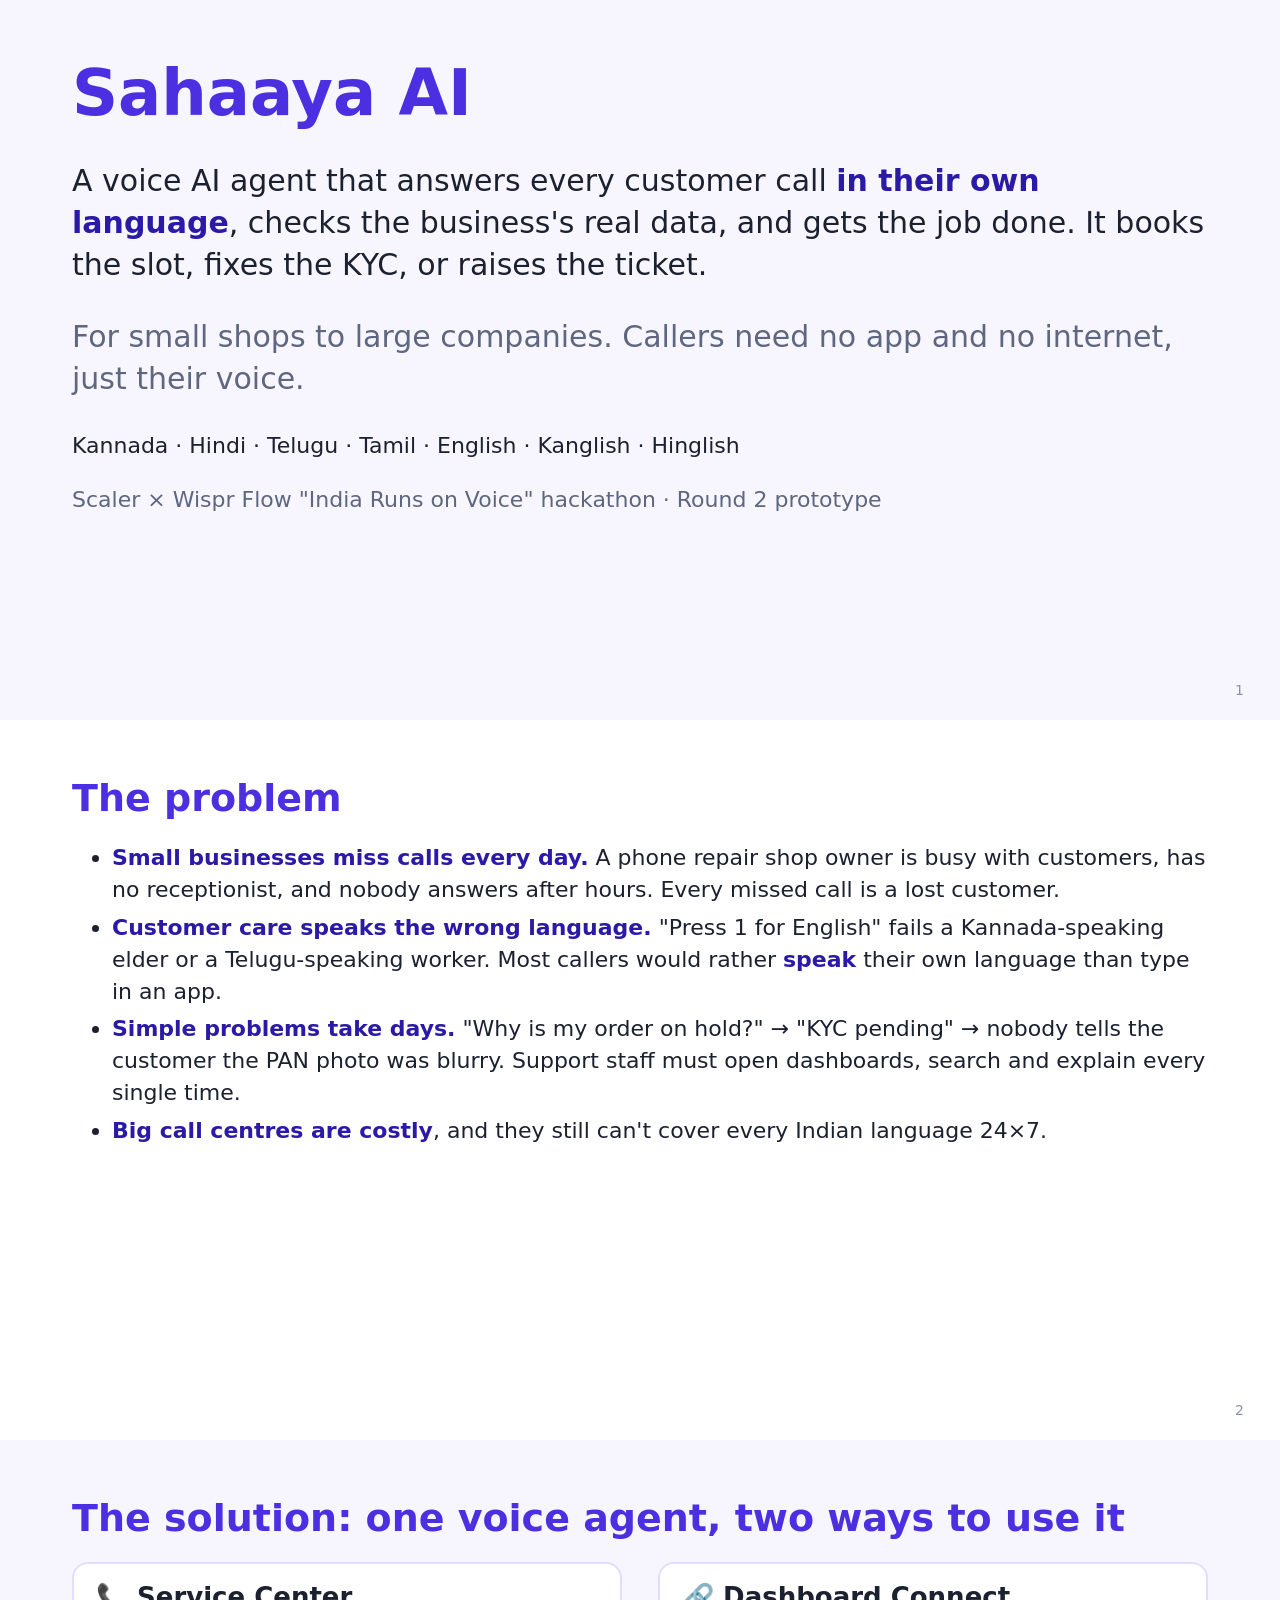
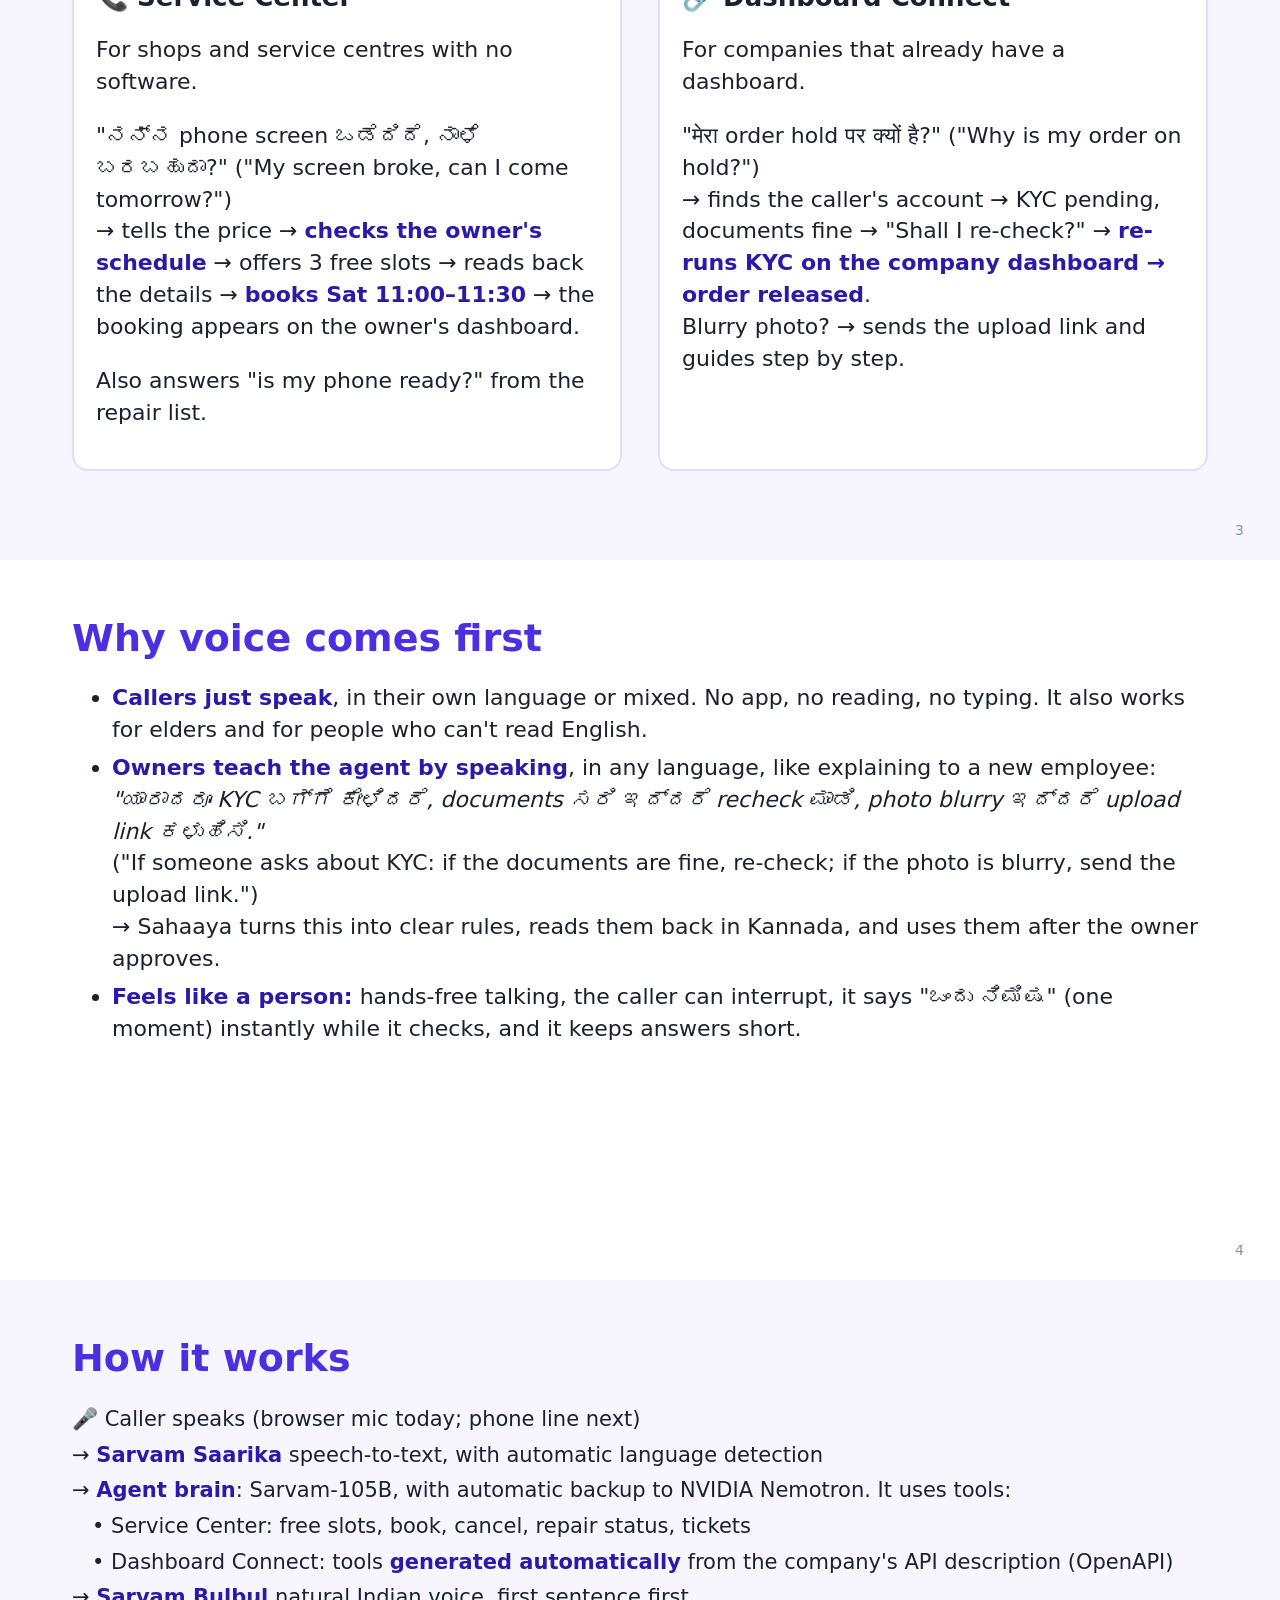
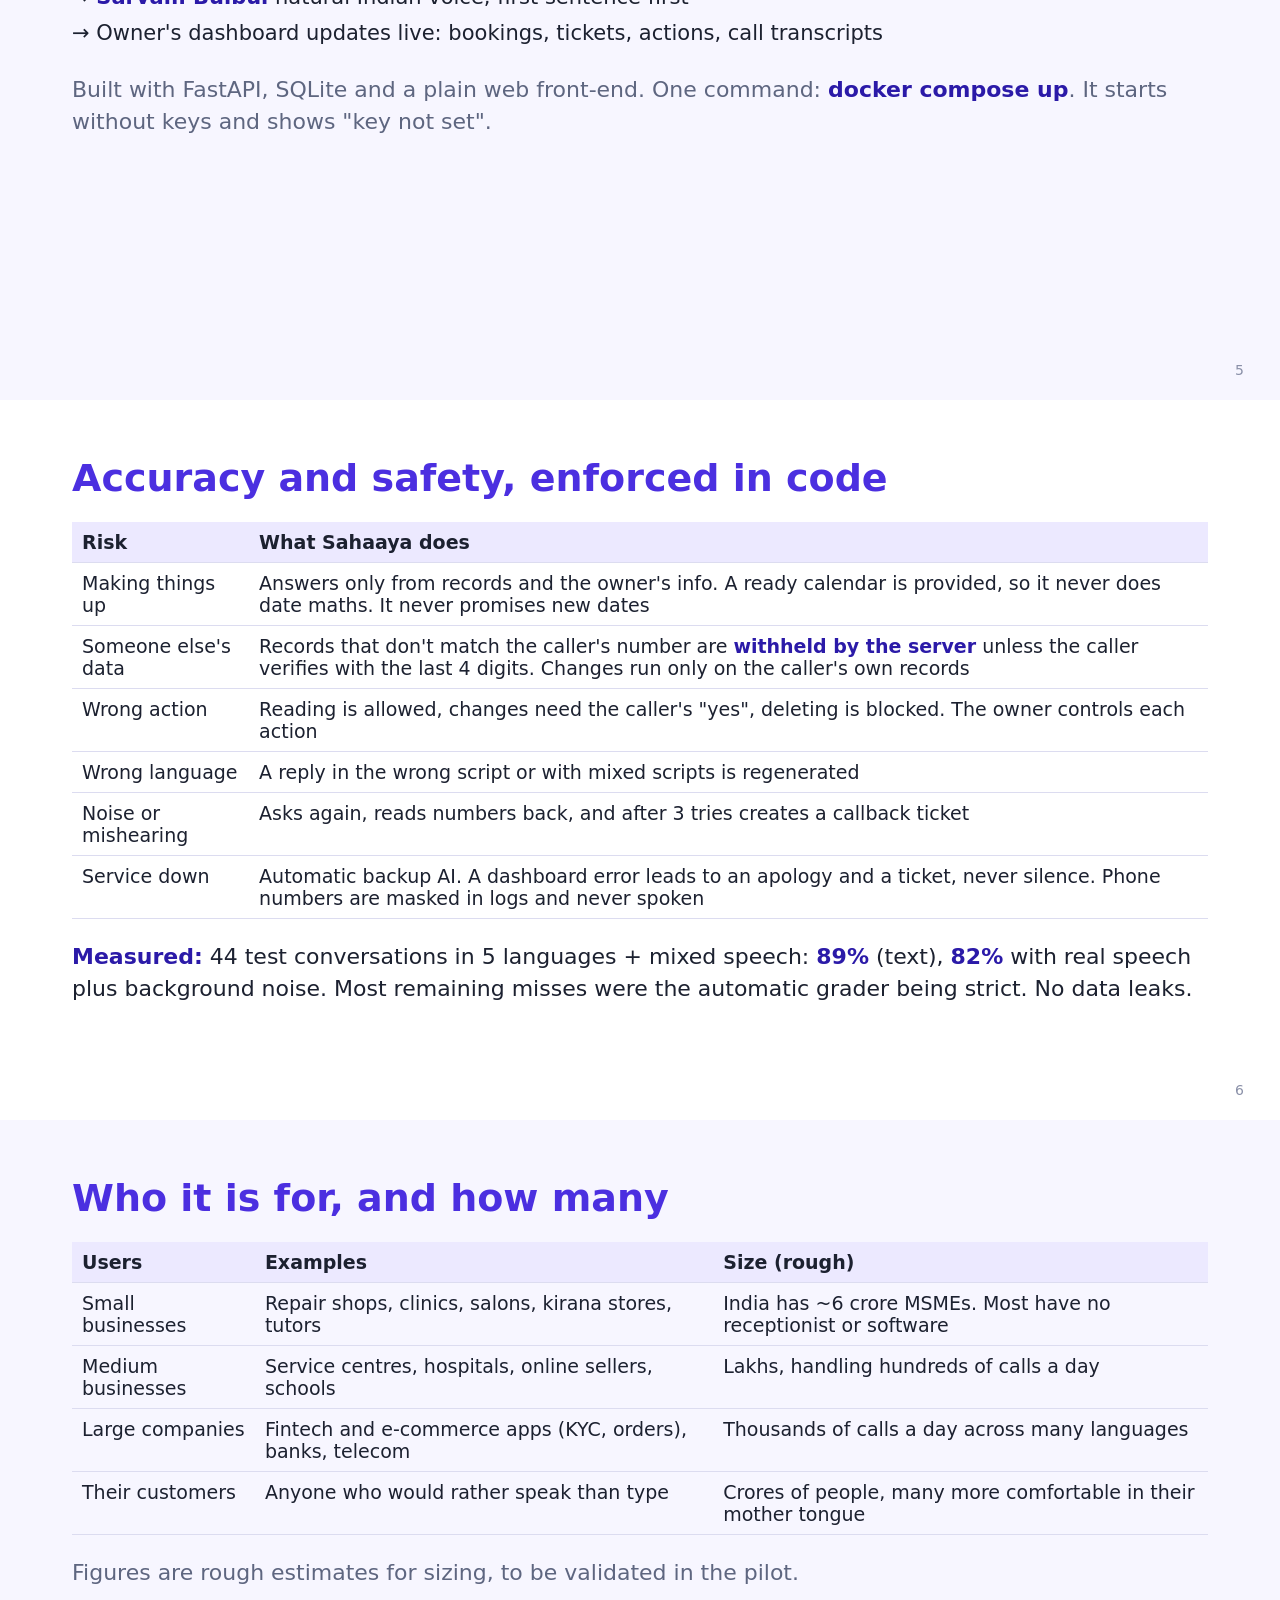
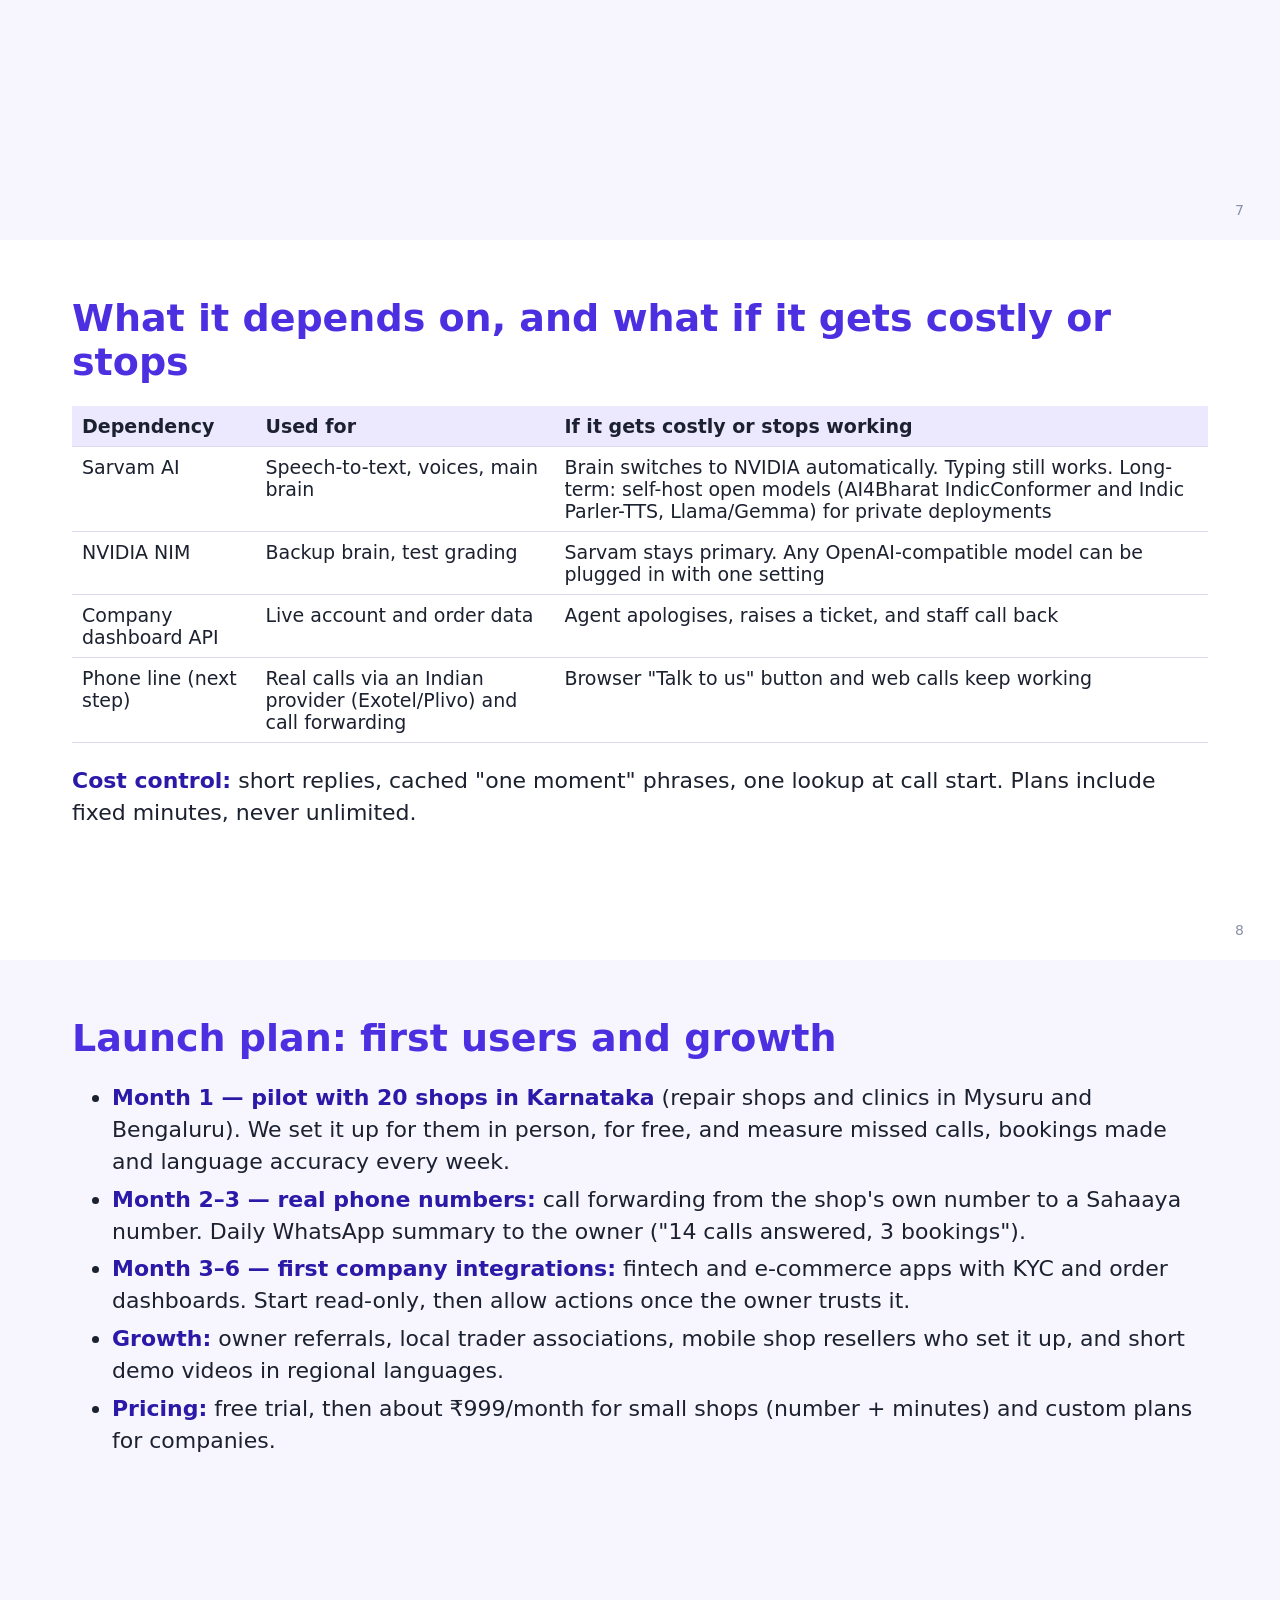
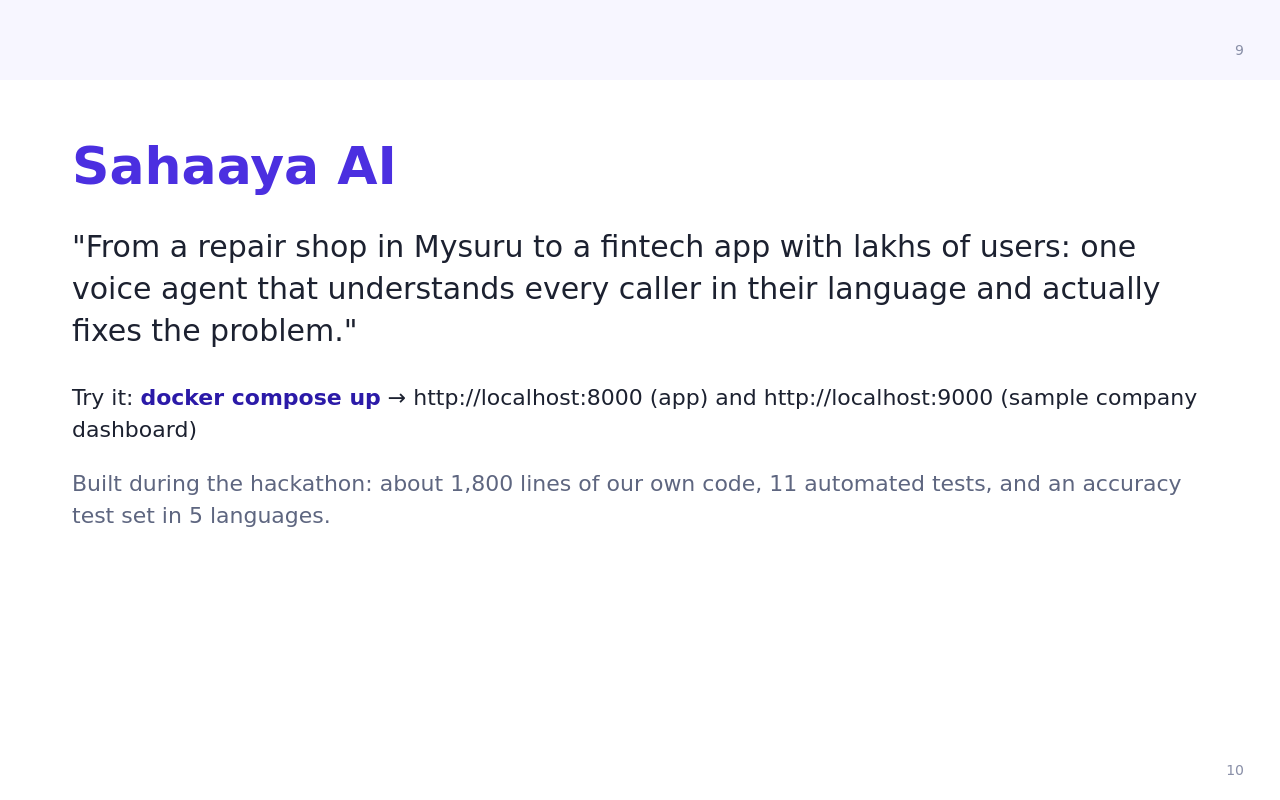
==== docs/deck.html @ 087dca47 "Add Sahaaya AI: multilingual voice agent (Service Center + Dashboard Connect) - Voice agent in Kanna" ====
<!doctype html><html><head><meta charset="utf-8"><title>Sahaaya AI – Pitch Deck</title>
<style>
@page{size:1280px 720px;margin:0}
body{margin:0;font-family:"Noto Sans","Noto Sans Kannada","Noto Sans Devanagari",system-ui,sans-serif;color:#1c2130}
.s{width:1280px;height:720px;box-sizing:border-box;padding:56px 72px;page-break-after:always;position:relative;background:#fff}
.s:nth-child(odd){background:#f7f6ff}
h1{font-size:64px;margin:0 0 10px;color:#4b2fe0}h2{font-size:38px;margin:0 0 22px;color:#4b2fe0}
p,li{font-size:22px;line-height:1.45}li{margin:6px 0}
.big{font-size:30px;line-height:1.4}.muted{color:#5e6680}
table{border-collapse:collapse;width:100%;font-size:19px}td,th{border-bottom:1px solid #dcdcf0;padding:9px 10px;text-align:left;vertical-align:top}
th{background:#ece9ff}
.two{display:grid;grid-template-columns:1fr 1fr;gap:36px}
.box{background:#fff;border:2px solid #e2ddff;border-radius:16px;padding:18px 22px}
.n{position:absolute;bottom:22px;right:36px;font-size:14px;color:#8a90a8}
.flow{font-size:21px;line-height:1.7}
b{color:#2b1aa8}
</style></head><body>

<div class="s"><h1>Sahaaya AI</h1>
<p class="big">A voice AI agent that answers every customer call <b>in their own language</b>, checks the business's
real data, and gets the job done. It books the slot, fixes the KYC, or raises the ticket.</p>
<p class="big muted">For small shops to large companies. Callers need no app and no internet, just their voice.</p>
<p>Kannada · Hindi · Telugu · Tamil · English · Kanglish · Hinglish</p>
<p class="muted">Scaler × Wispr Flow "India Runs on Voice" hackathon · Round 2 prototype</p><div class="n">1</div></div>

<div class="s"><h2>The problem</h2>
<ul>
<li><b>Small businesses miss calls every day.</b> A phone repair shop owner is busy with customers, has no receptionist,
and nobody answers after hours. Every missed call is a lost customer.</li>
<li><b>Customer care speaks the wrong language.</b> "Press 1 for English" fails a Kannada-speaking elder or a Telugu-speaking
worker. Most callers would rather <b>speak</b> their own language than type in an app.</li>
<li><b>Simple problems take days.</b> "Why is my order on hold?" → "KYC pending" → nobody tells the customer the PAN photo
was blurry. Support staff must open dashboards, search and explain every single time.</li>
<li><b>Big call centres are costly</b>, and they still can't cover every Indian language 24×7.</li>
</ul><div class="n">2</div></div>

<div class="s"><h2>The solution: one voice agent, two ways to use it</h2>
<div class="two">
<div class="box"><h3 style="font-size:26px;margin:0 0 8px">📞 Service Center</h3>
<p>For shops and service centres with no software.</p>
<p>"ನನ್ನ phone screen ಒಡೆದಿದೆ, ನಾಳೆ ಬರಬಹುದಾ?" ("My screen broke, can I come tomorrow?")<br>→ tells the price → <b>checks the owner's schedule</b> → offers 3 free slots → reads back the details → <b>books Sat 11:00–11:30</b>
→ the booking appears on the owner's dashboard.</p>
<p>Also answers "is my phone ready?" from the repair list.</p></div>
<div class="box"><h3 style="font-size:26px;margin:0 0 8px">🔗 Dashboard Connect</h3>
<p>For companies that already have a dashboard.</p>
<p>"मेरा order hold पर क्यों है?" ("Why is my order on hold?")<br>→ finds the caller's account → KYC pending, documents fine → "Shall I re-check?" → <b>re-runs KYC on the company
dashboard → order released</b>.<br>Blurry photo? → sends the upload link and guides step by step.</p></div>
</div><div class="n">3</div></div>

<div class="s"><h2>Why voice comes first</h2>
<ul>
<li><b>Callers just speak</b>, in their own language or mixed. No app, no reading, no typing. It also works for elders and for people
who can't read English.</li>
<li><b>Owners teach the agent by speaking</b>, in any language, like explaining to a new employee:<br>
<i>"ಯಾರಾದರೂ KYC ಬಗ್ಗೆ ಕೇಳಿದರೆ, documents ಸರಿ ಇದ್ದರೆ recheck ಮಾಡಿ, photo blurry ಇದ್ದರೆ upload link ಕಳುಹಿಸಿ."</i><br>
("If someone asks about KYC: if the documents are fine, re-check; if the photo is blurry, send the upload link.")<br>
→ Sahaaya turns this into clear rules, reads them back in Kannada, and uses them after the owner approves.</li>
<li><b>Feels like a person:</b> hands-free talking, the caller can interrupt, it says "ಒಂದು ನಿಮಿಷ" (one moment) instantly while it checks,
and it keeps answers short.</li>
</ul><div class="n">4</div></div>

<div class="s"><h2>How it works</h2>
<div class="flow">
🎤 Caller speaks (browser mic today; phone line next)<br>
→ <b>Sarvam Saarika</b> speech-to-text, with automatic language detection<br>
→ <b>Agent brain</b>: Sarvam-105B, with automatic backup to NVIDIA Nemotron. It uses tools:<br>
&nbsp;&nbsp;&nbsp;• Service Center: free slots, book, cancel, repair status, tickets<br>
&nbsp;&nbsp;&nbsp;• Dashboard Connect: tools <b>generated automatically</b> from the company's API description (OpenAPI)<br>
→ <b>Sarvam Bulbul</b> natural Indian voice, first sentence first<br>
→ Owner's dashboard updates live: bookings, tickets, actions, call transcripts
</div>
<p class="muted">Built with FastAPI, SQLite and a plain web front-end. One command: <b>docker compose up</b>. It starts without keys and shows "key not set".</p><div class="n">5</div></div>

<div class="s"><h2>Accuracy and safety, enforced in code</h2>
<table><tr><th>Risk</th><th>What Sahaaya does</th></tr>
<tr><td>Making things up</td><td>Answers only from records and the owner's info. A ready calendar is provided, so it never does date maths. It never promises new dates</td></tr>
<tr><td>Someone else's data</td><td>Records that don't match the caller's number are <b>withheld by the server</b> unless the caller verifies with the last 4 digits. Changes run only on the caller's own records</td></tr>
<tr><td>Wrong action</td><td>Reading is allowed, changes need the caller's "yes", deleting is blocked. The owner controls each action</td></tr>
<tr><td>Wrong language</td><td>A reply in the wrong script or with mixed scripts is regenerated</td></tr>
<tr><td>Noise or mishearing</td><td>Asks again, reads numbers back, and after 3 tries creates a callback ticket</td></tr>
<tr><td>Service down</td><td>Automatic backup AI. A dashboard error leads to an apology and a ticket, never silence. Phone numbers are masked in logs and never spoken</td></tr>
</table>
<p><b>Measured:</b> 44 test conversations in 5 languages + mixed speech: <b>89%</b> (text), <b>82%</b> with real speech plus background noise.
Most remaining misses were the automatic grader being strict. No data leaks.</p><div class="n">6</div></div>

<div class="s"><h2>Who it is for, and how many</h2>
<table><tr><th>Users</th><th>Examples</th><th>Size (rough)</th></tr>
<tr><td>Small businesses</td><td>Repair shops, clinics, salons, kirana stores, tutors</td><td>India has ~6 crore MSMEs. Most have no receptionist or software</td></tr>
<tr><td>Medium businesses</td><td>Service centres, hospitals, online sellers, schools</td><td>Lakhs, handling hundreds of calls a day</td></tr>
<tr><td>Large companies</td><td>Fintech and e-commerce apps (KYC, orders), banks, telecom</td><td>Thousands of calls a day across many languages</td></tr>
<tr><td>Their customers</td><td>Anyone who would rather speak than type</td><td>Crores of people, many more comfortable in their mother tongue</td></tr>
</table>
<p class="muted">Figures are rough estimates for sizing, to be validated in the pilot.</p><div class="n">7</div></div>

<div class="s"><h2>What it depends on, and what if it gets costly or stops</h2>
<table><tr><th>Dependency</th><th>Used for</th><th>If it gets costly or stops working</th></tr>
<tr><td>Sarvam AI</td><td>Speech-to-text, voices, main brain</td><td>Brain switches to NVIDIA automatically. Typing still works. Long-term: self-host open models (AI4Bharat IndicConformer and Indic Parler-TTS, Llama/Gemma) for private deployments</td></tr>
<tr><td>NVIDIA NIM</td><td>Backup brain, test grading</td><td>Sarvam stays primary. Any OpenAI-compatible model can be plugged in with one setting</td></tr>
<tr><td>Company dashboard API</td><td>Live account and order data</td><td>Agent apologises, raises a ticket, and staff call back</td></tr>
<tr><td>Phone line (next step)</td><td>Real calls via an Indian provider (Exotel/Plivo) and call forwarding</td><td>Browser "Talk to us" button and web calls keep working</td></tr>
</table>
<p><b>Cost control:</b> short replies, cached "one moment" phrases, one lookup at call start. Plans include fixed minutes, never unlimited.</p><div class="n">8</div></div>

<div class="s"><h2>Launch plan: first users and growth</h2>
<ul>
<li><b>Month 1 — pilot with 20 shops in Karnataka</b> (repair shops and clinics in Mysuru and Bengaluru). We set it up for them in person,
for free, and measure missed calls, bookings made and language accuracy every week.</li>
<li><b>Month 2–3 — real phone numbers:</b> call forwarding from the shop's own number to a Sahaaya number. Daily WhatsApp summary to the owner
("14 calls answered, 3 bookings").</li>
<li><b>Month 3–6 — first company integrations:</b> fintech and e-commerce apps with KYC and order dashboards. Start read-only, then allow
actions once the owner trusts it.</li>
<li><b>Growth:</b> owner referrals, local trader associations, mobile shop resellers who set it up, and short demo videos in regional languages.</li>
<li><b>Pricing:</b> free trial, then about ₹999/month for small shops (number + minutes) and custom plans for companies.</li>
</ul><div class="n">9</div></div>

<div class="s"><h1 style="font-size:52px">Sahaaya AI</h1>
<p class="big">"From a repair shop in Mysuru to a fintech app with lakhs of users: one voice agent that understands
every caller in their language and actually fixes the problem."</p>
<p>Try it: <b>docker compose up</b> → http://localhost:8000 (app) and http://localhost:9000 (sample company dashboard)</p>
<p class="muted">Built during the hackathon: about 1,800 lines of our own code, 11 automated tests, and an accuracy test set in 5 languages.</p><div class="n">10</div></div>
</body></html>
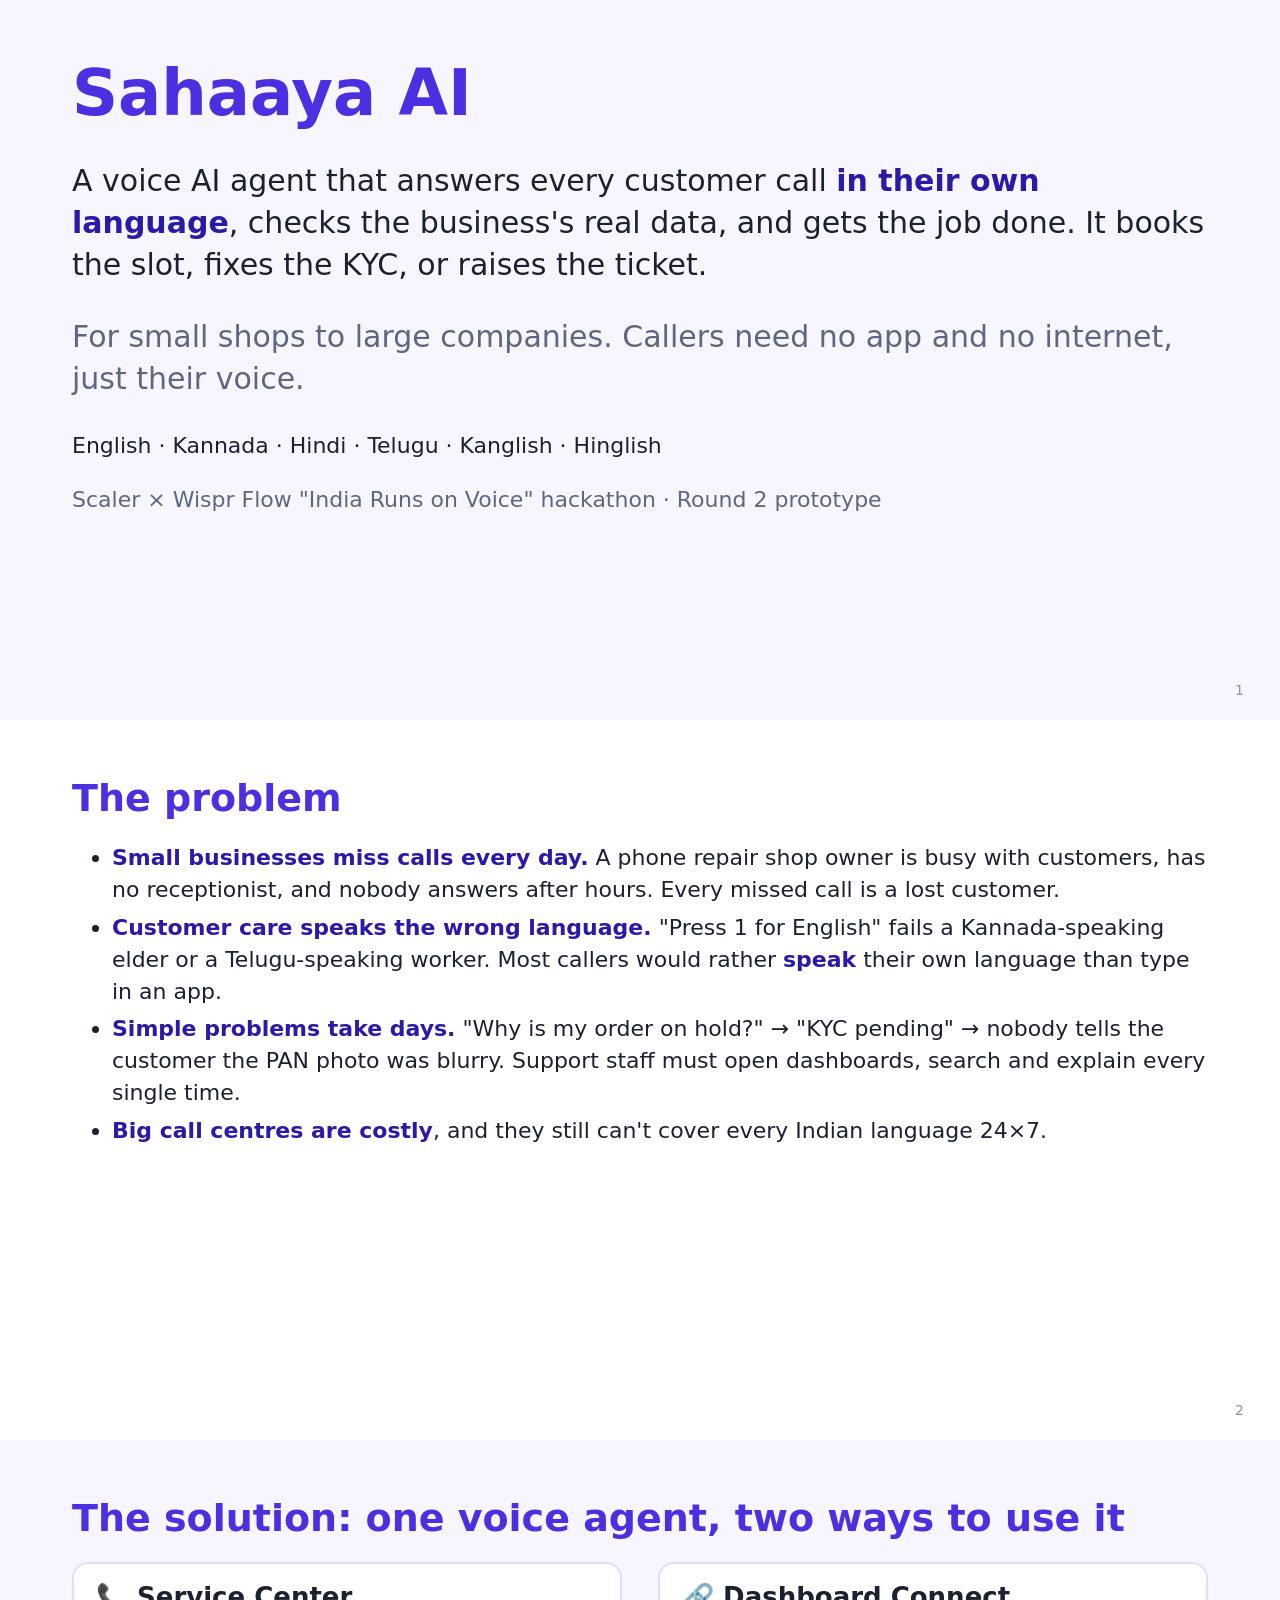
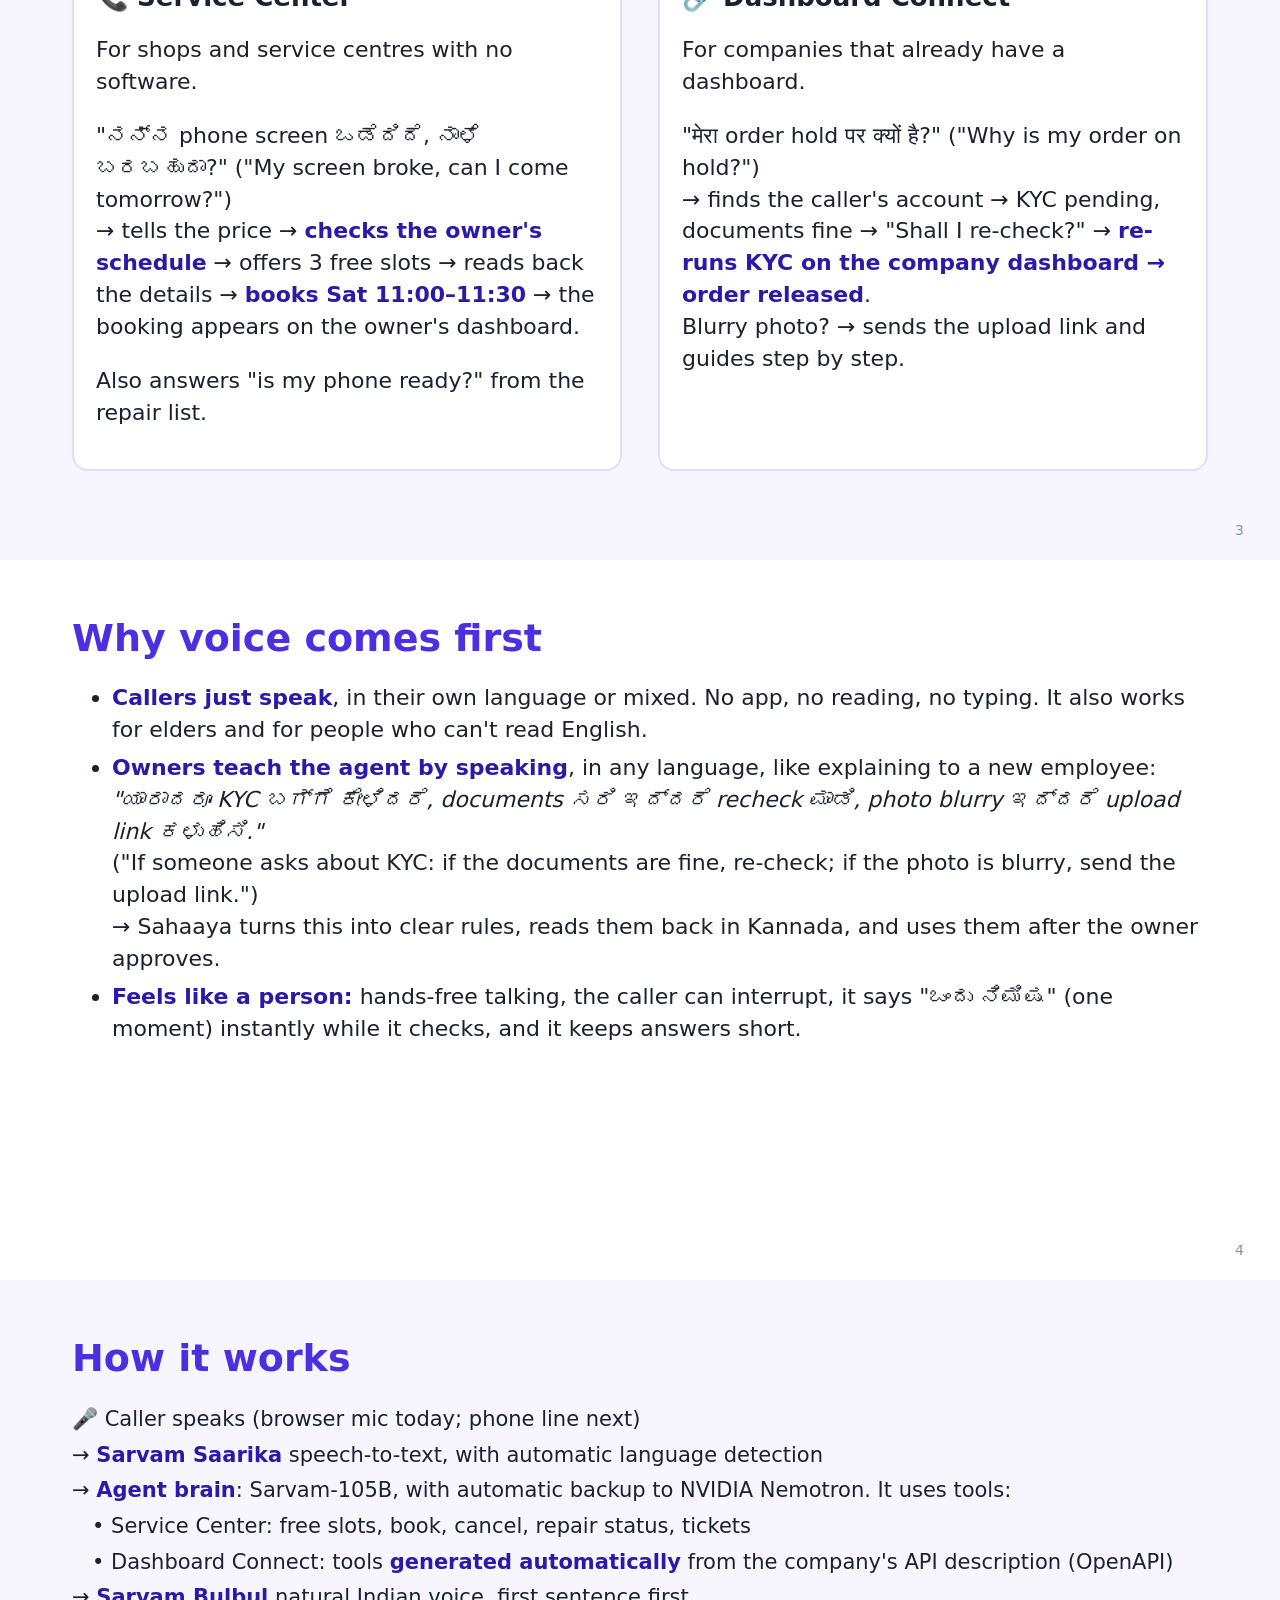
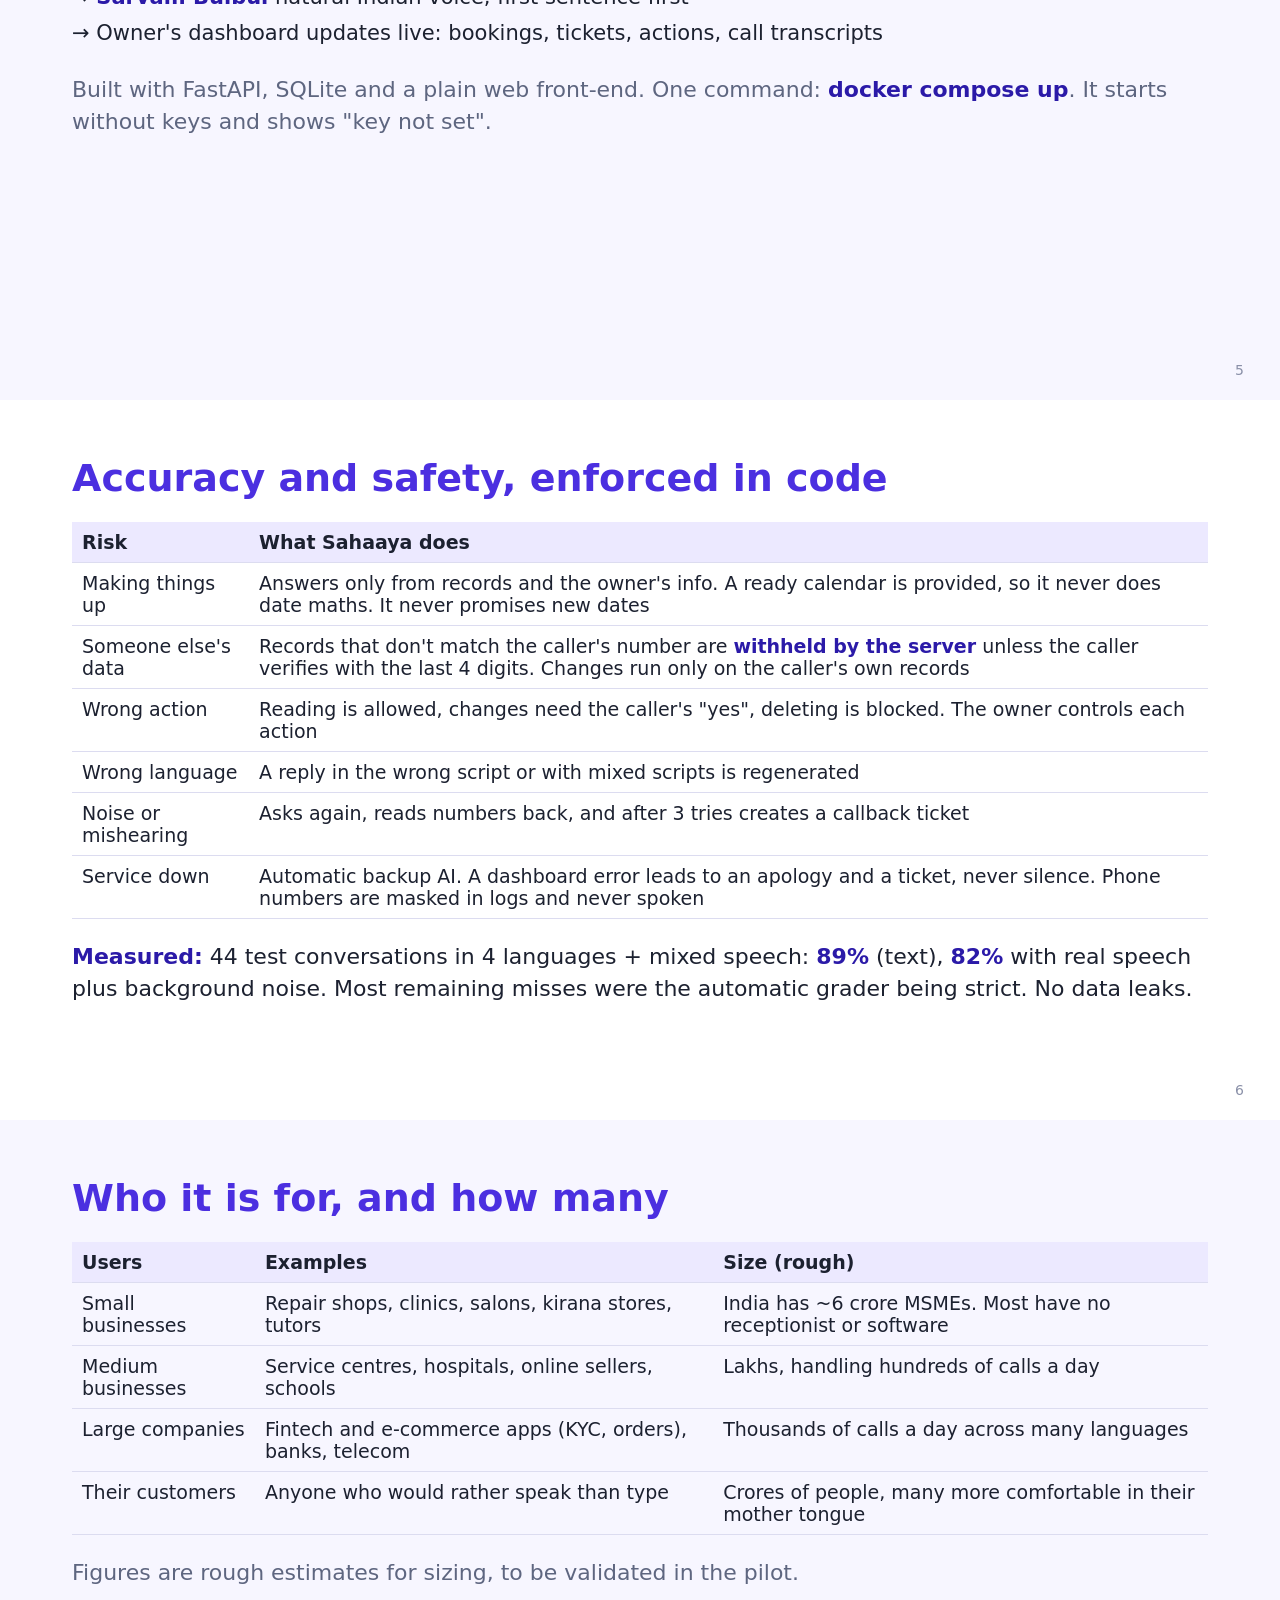
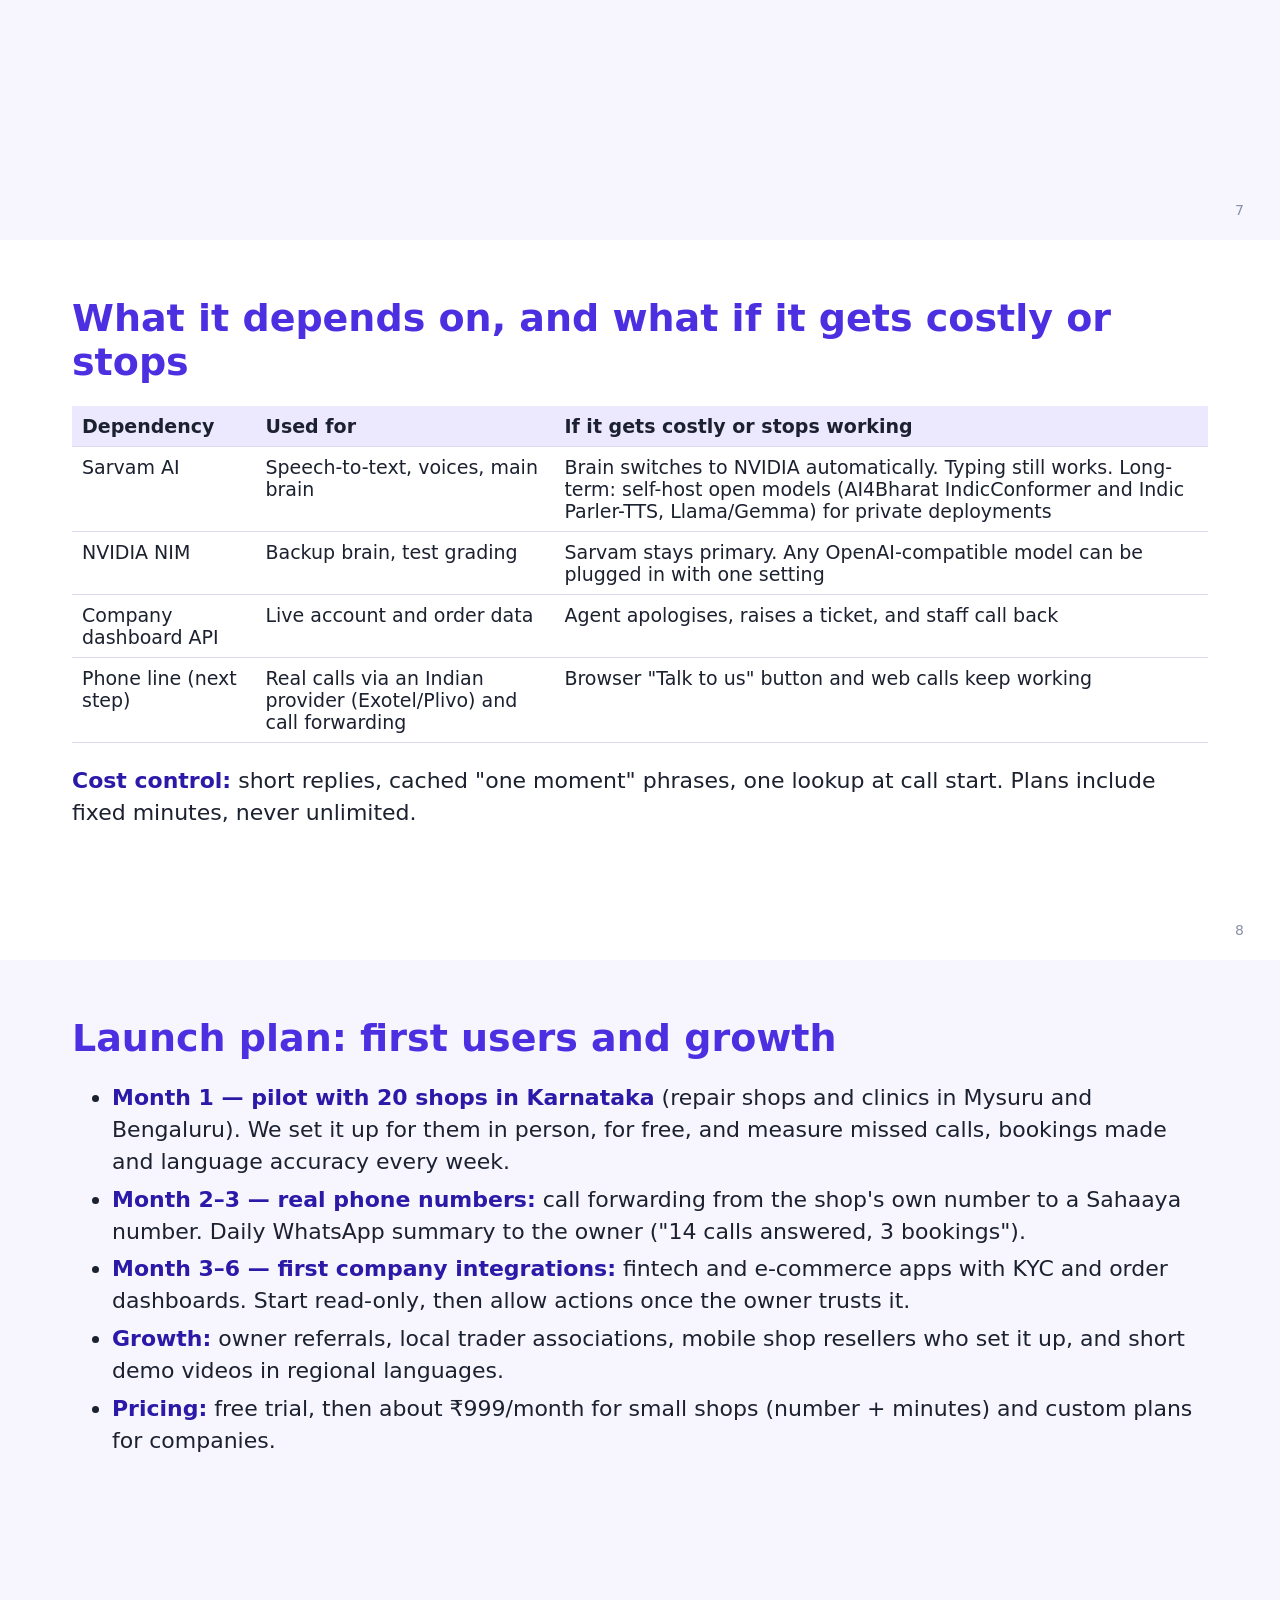
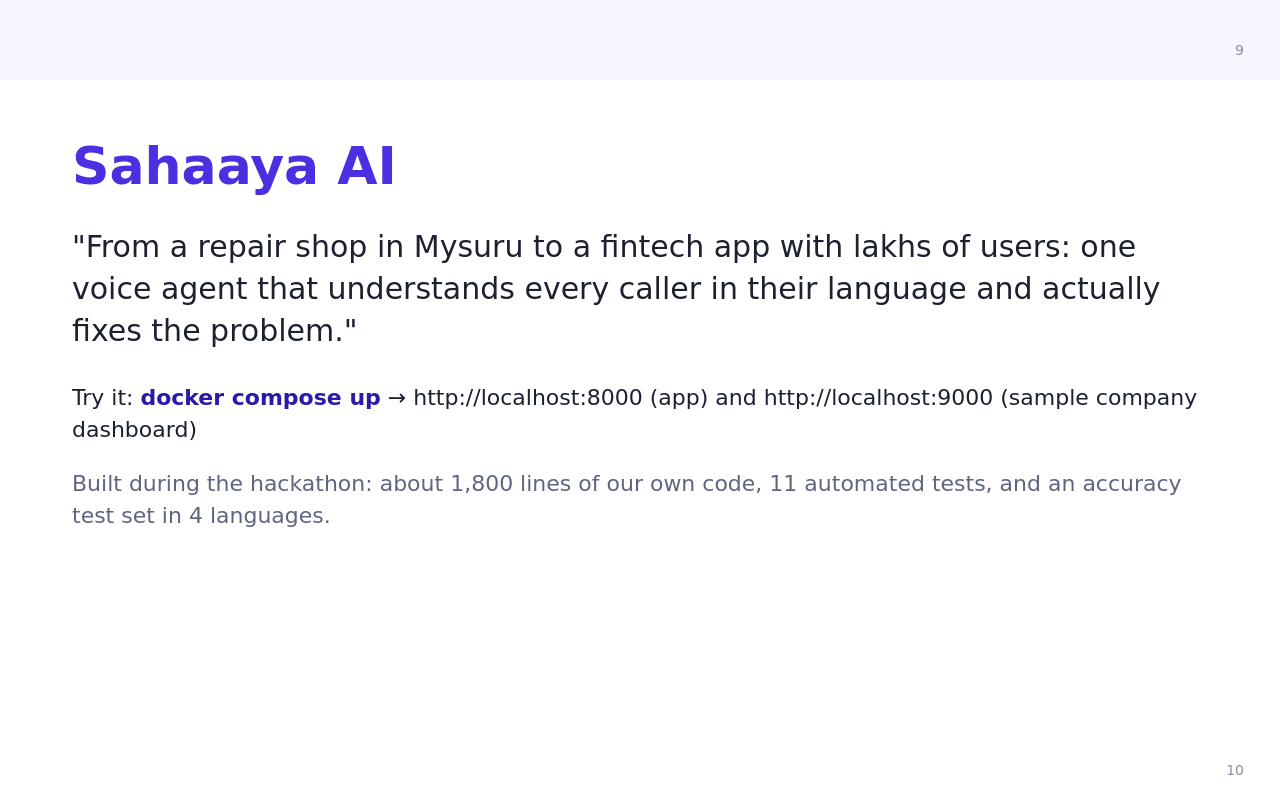
==== commit 2221eaf7: "Make Service Center and Dashboard Connect customisable for any business - Business templates (repair" ====
--- a/docs/deck.html
+++ b/docs/deck.html
@@ -20,7 +20,7 @@
 <p class="big">A voice AI agent that answers every customer call <b>in their own language</b>, checks the business's
 real data, and gets the job done. It books the slot, fixes the KYC, or raises the ticket.</p>
 <p class="big muted">For small shops to large companies. Callers need no app and no internet, just their voice.</p>
-<p>Kannada · Hindi · Telugu · Tamil · English · Kanglish · Hinglish</p>
+<p>English · Kannada · Hindi · Telugu · Kanglish · Hinglish</p>
 <p class="muted">Scaler × Wispr Flow "India Runs on Voice" hackathon · Round 2 prototype</p><div class="n">1</div></div>
 
 <div class="s"><h2>The problem</h2>
@@ -80,7 +80,7 @@
 <tr><td>Noise or mishearing</td><td>Asks again, reads numbers back, and after 3 tries creates a callback ticket</td></tr>
 <tr><td>Service down</td><td>Automatic backup AI. A dashboard error leads to an apology and a ticket, never silence. Phone numbers are masked in logs and never spoken</td></tr>
 </table>
-<p><b>Measured:</b> 44 test conversations in 5 languages + mixed speech: <b>89%</b> (text), <b>82%</b> with real speech plus background noise.
+<p><b>Measured:</b> 44 test conversations in 4 languages + mixed speech: <b>89%</b> (text), <b>82%</b> with real speech plus background noise.
 Most remaining misses were the automatic grader being strict. No data leaks.</p><div class="n">6</div></div>
 
 <div class="s"><h2>Who it is for, and how many</h2>
@@ -117,5 +117,5 @@
 <p class="big">"From a repair shop in Mysuru to a fintech app with lakhs of users: one voice agent that understands
 every caller in their language and actually fixes the problem."</p>
 <p>Try it: <b>docker compose up</b> → http://localhost:8000 (app) and http://localhost:9000 (sample company dashboard)</p>
-<p class="muted">Built during the hackathon: about 1,800 lines of our own code, 11 automated tests, and an accuracy test set in 5 languages.</p><div class="n">10</div></div>
+<p class="muted">Built during the hackathon: about 1,800 lines of our own code, 11 automated tests, and an accuracy test set in 4 languages.</p><div class="n">10</div></div>
 </body></html>
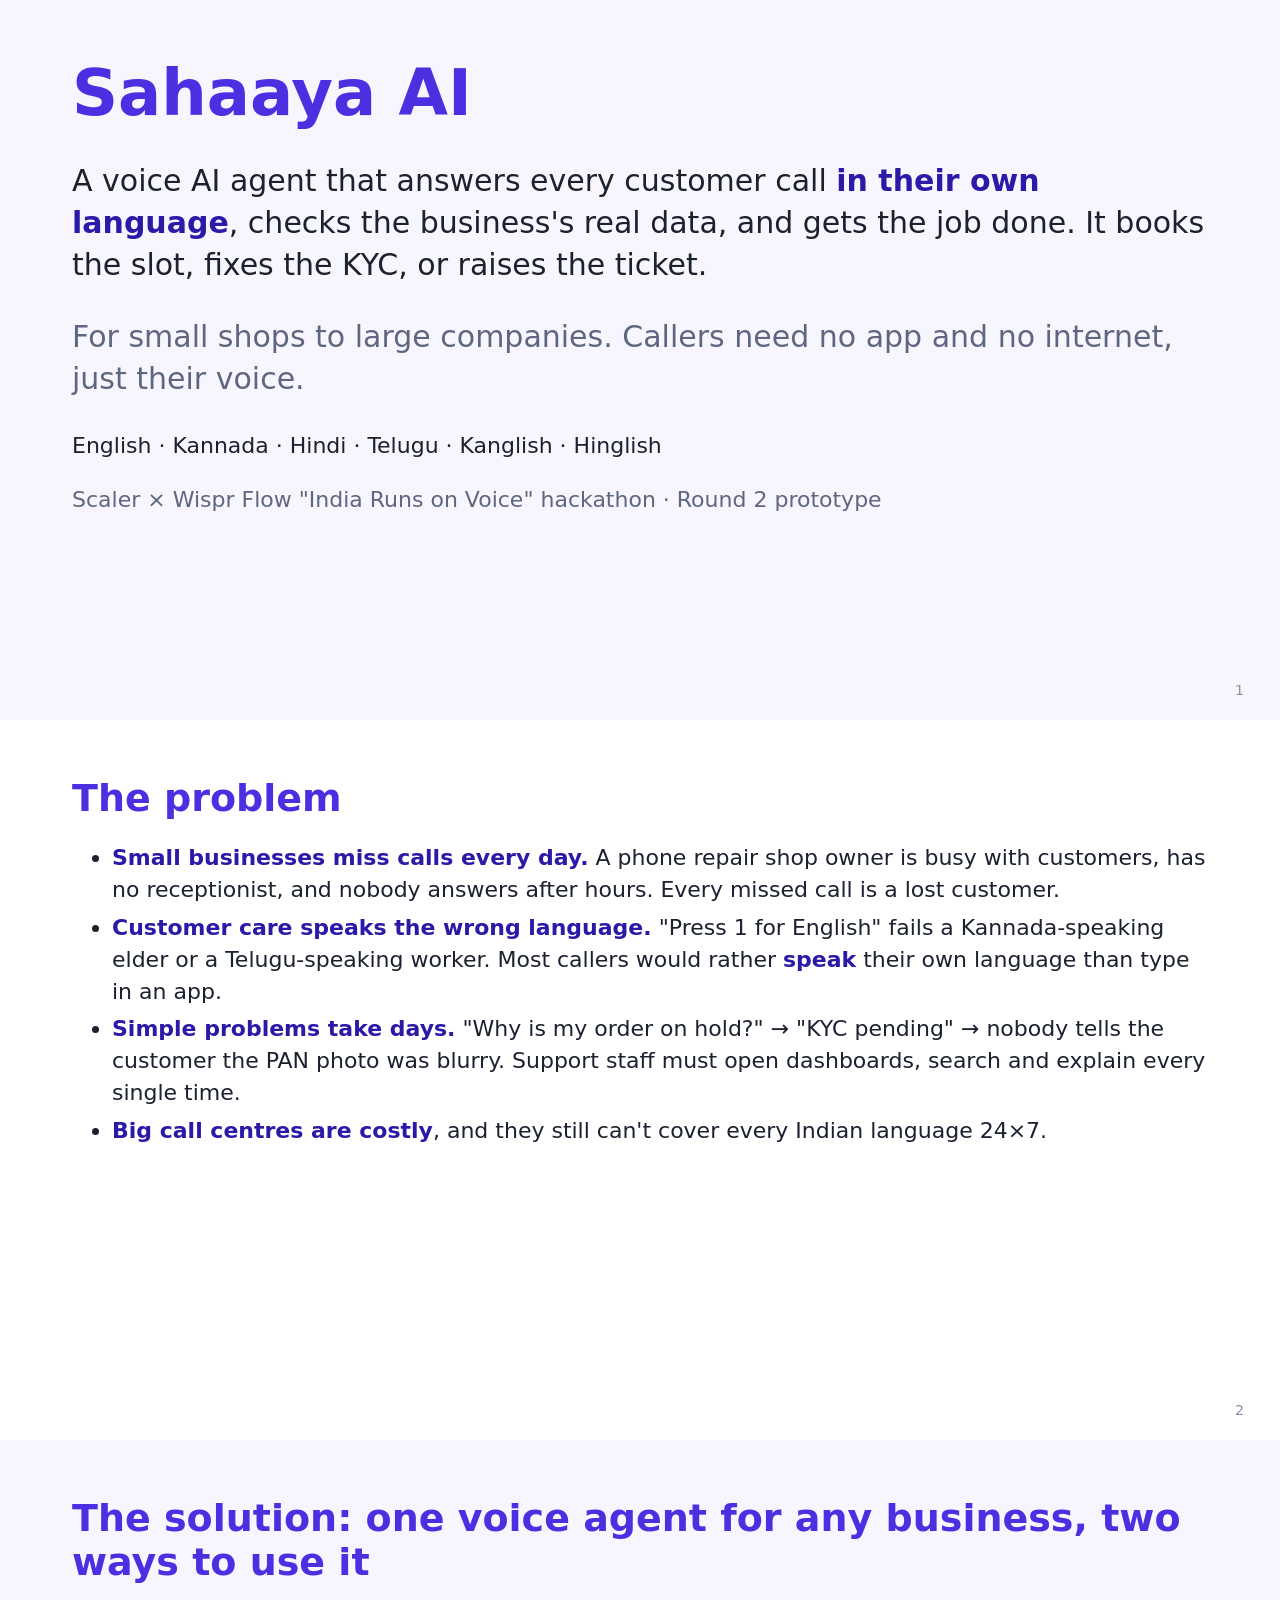
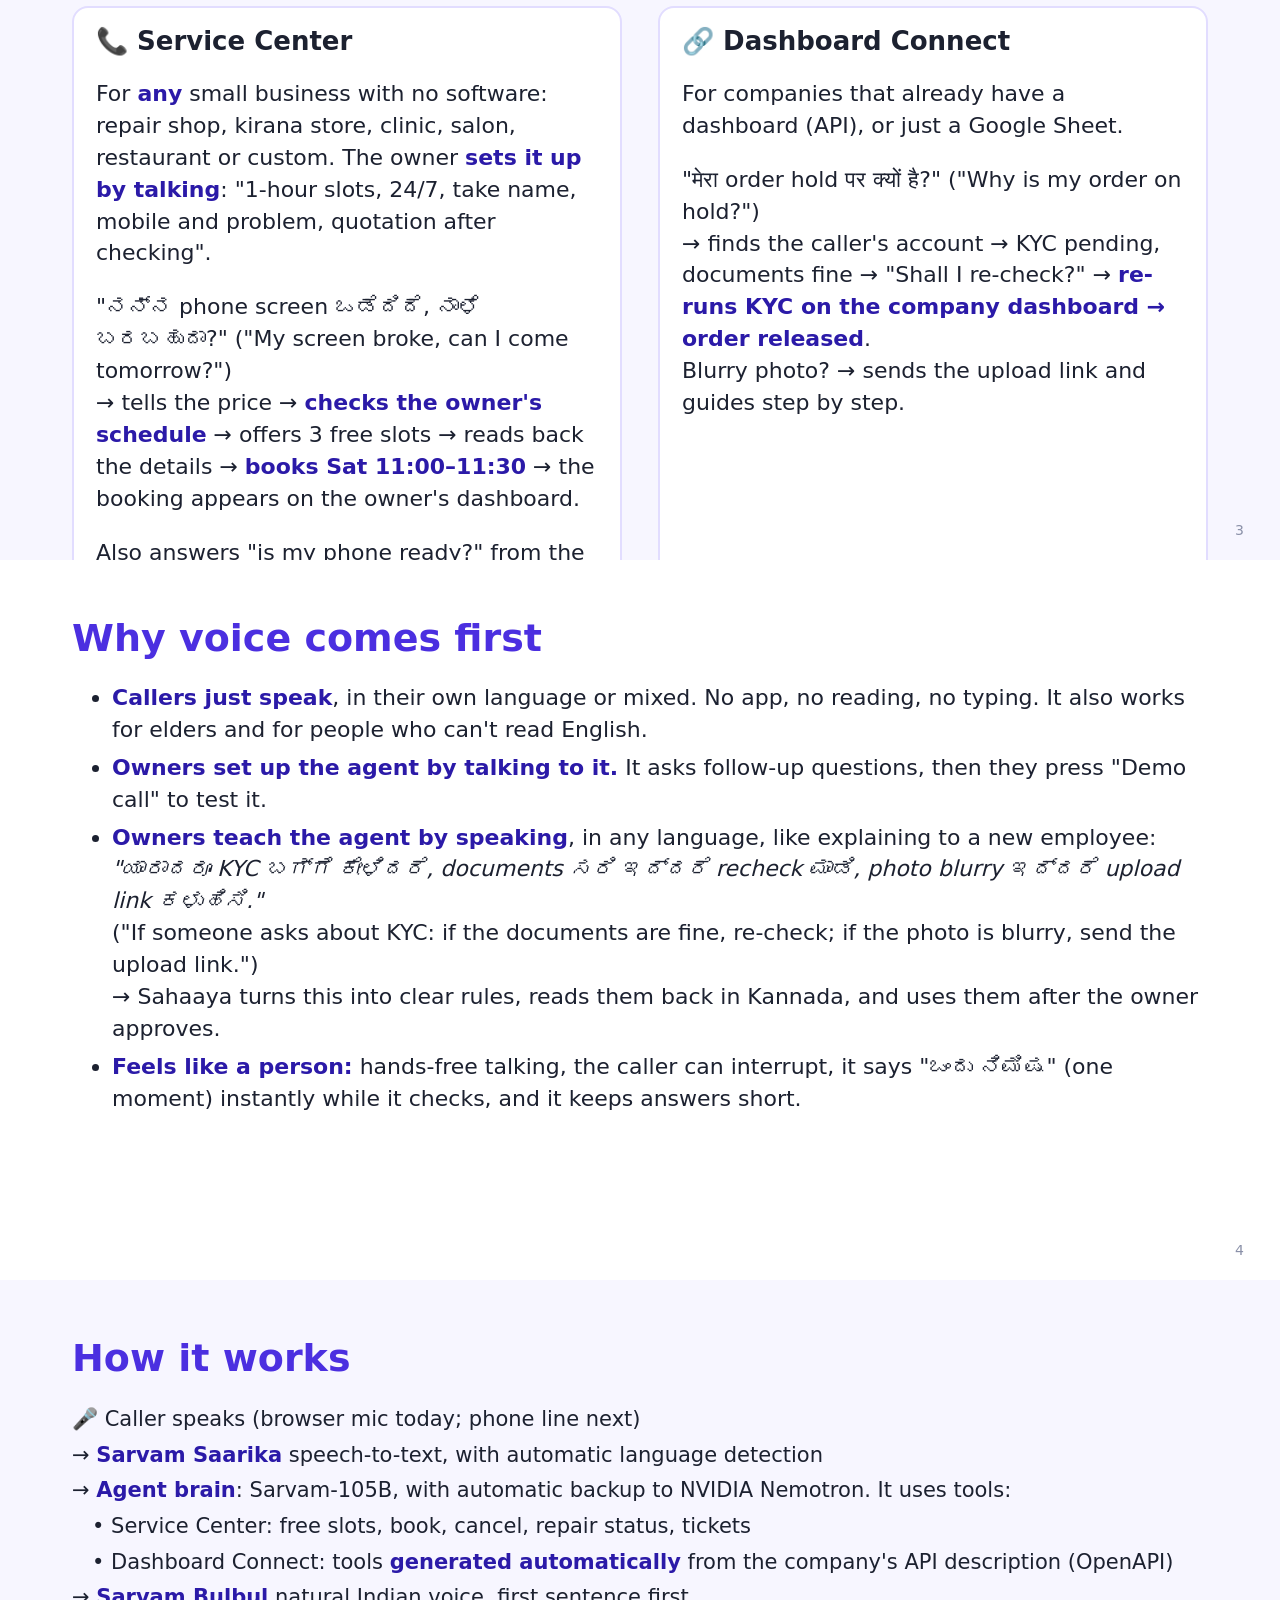
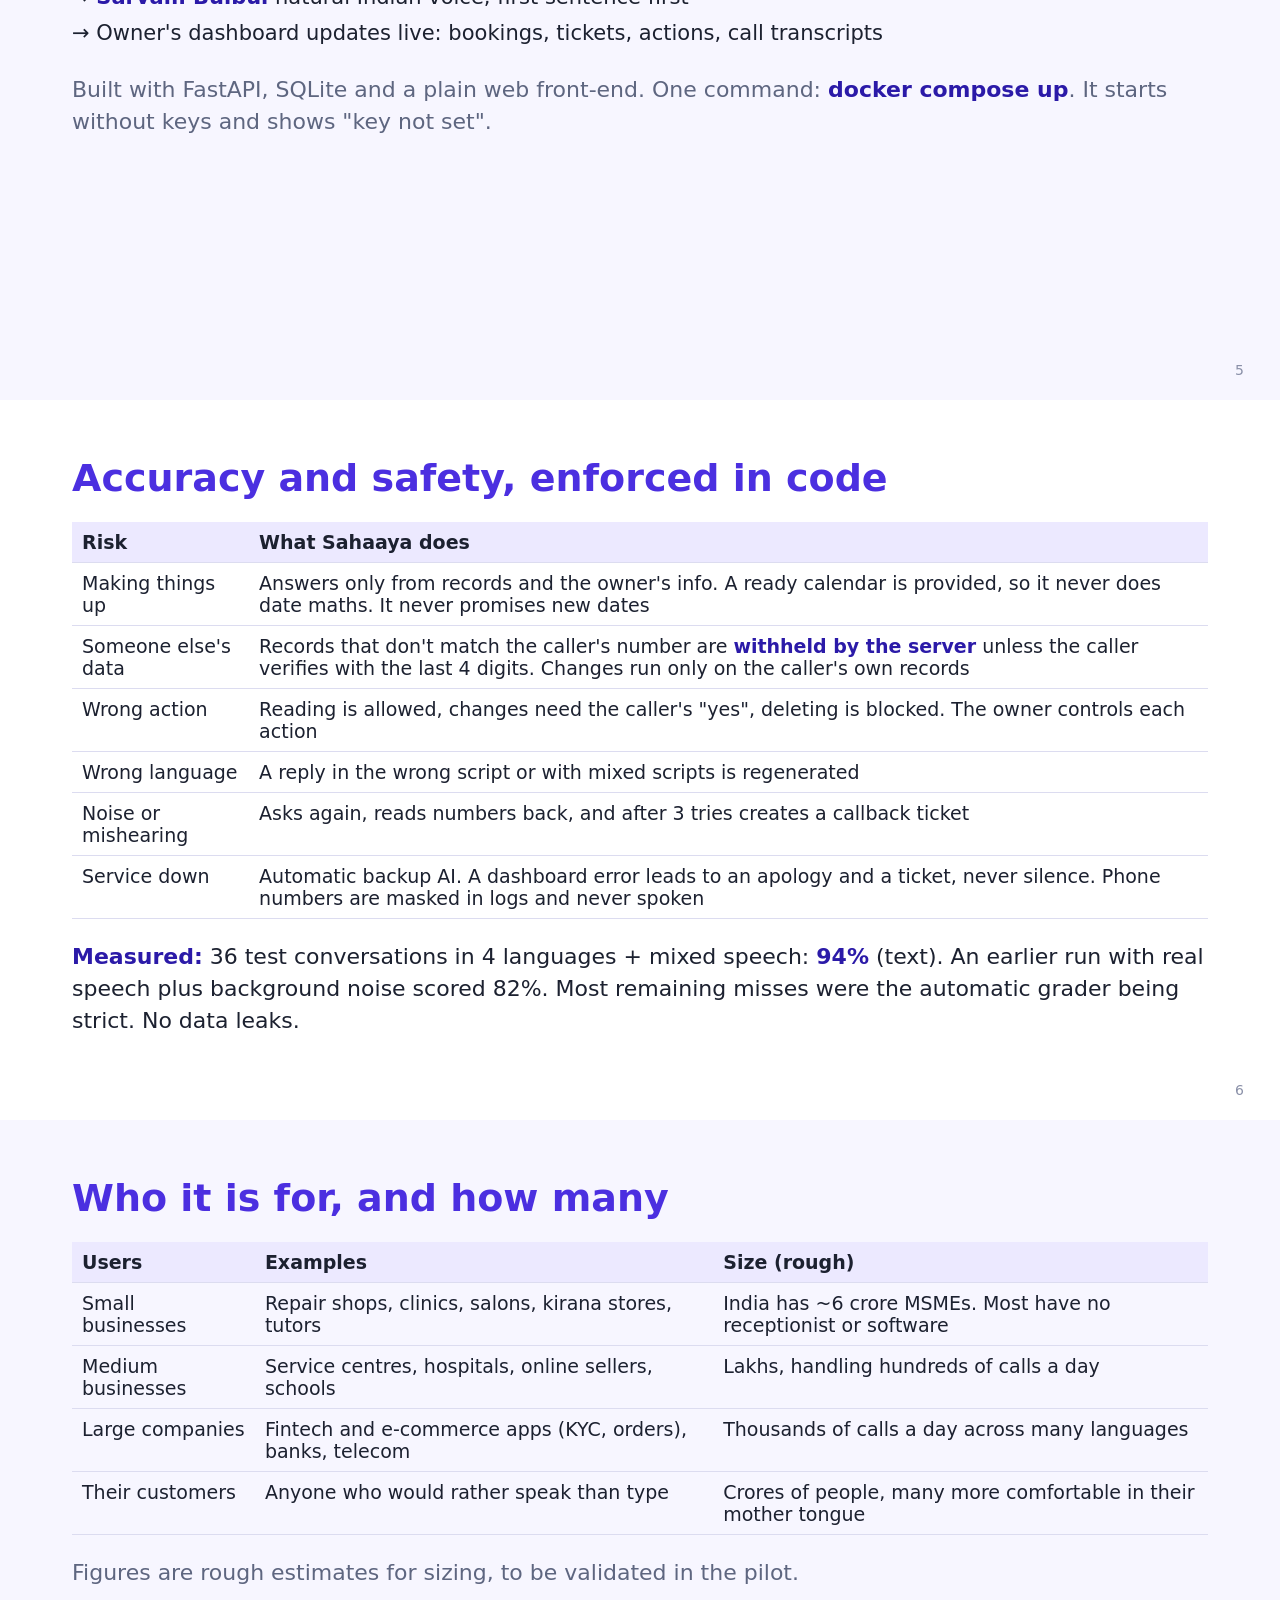
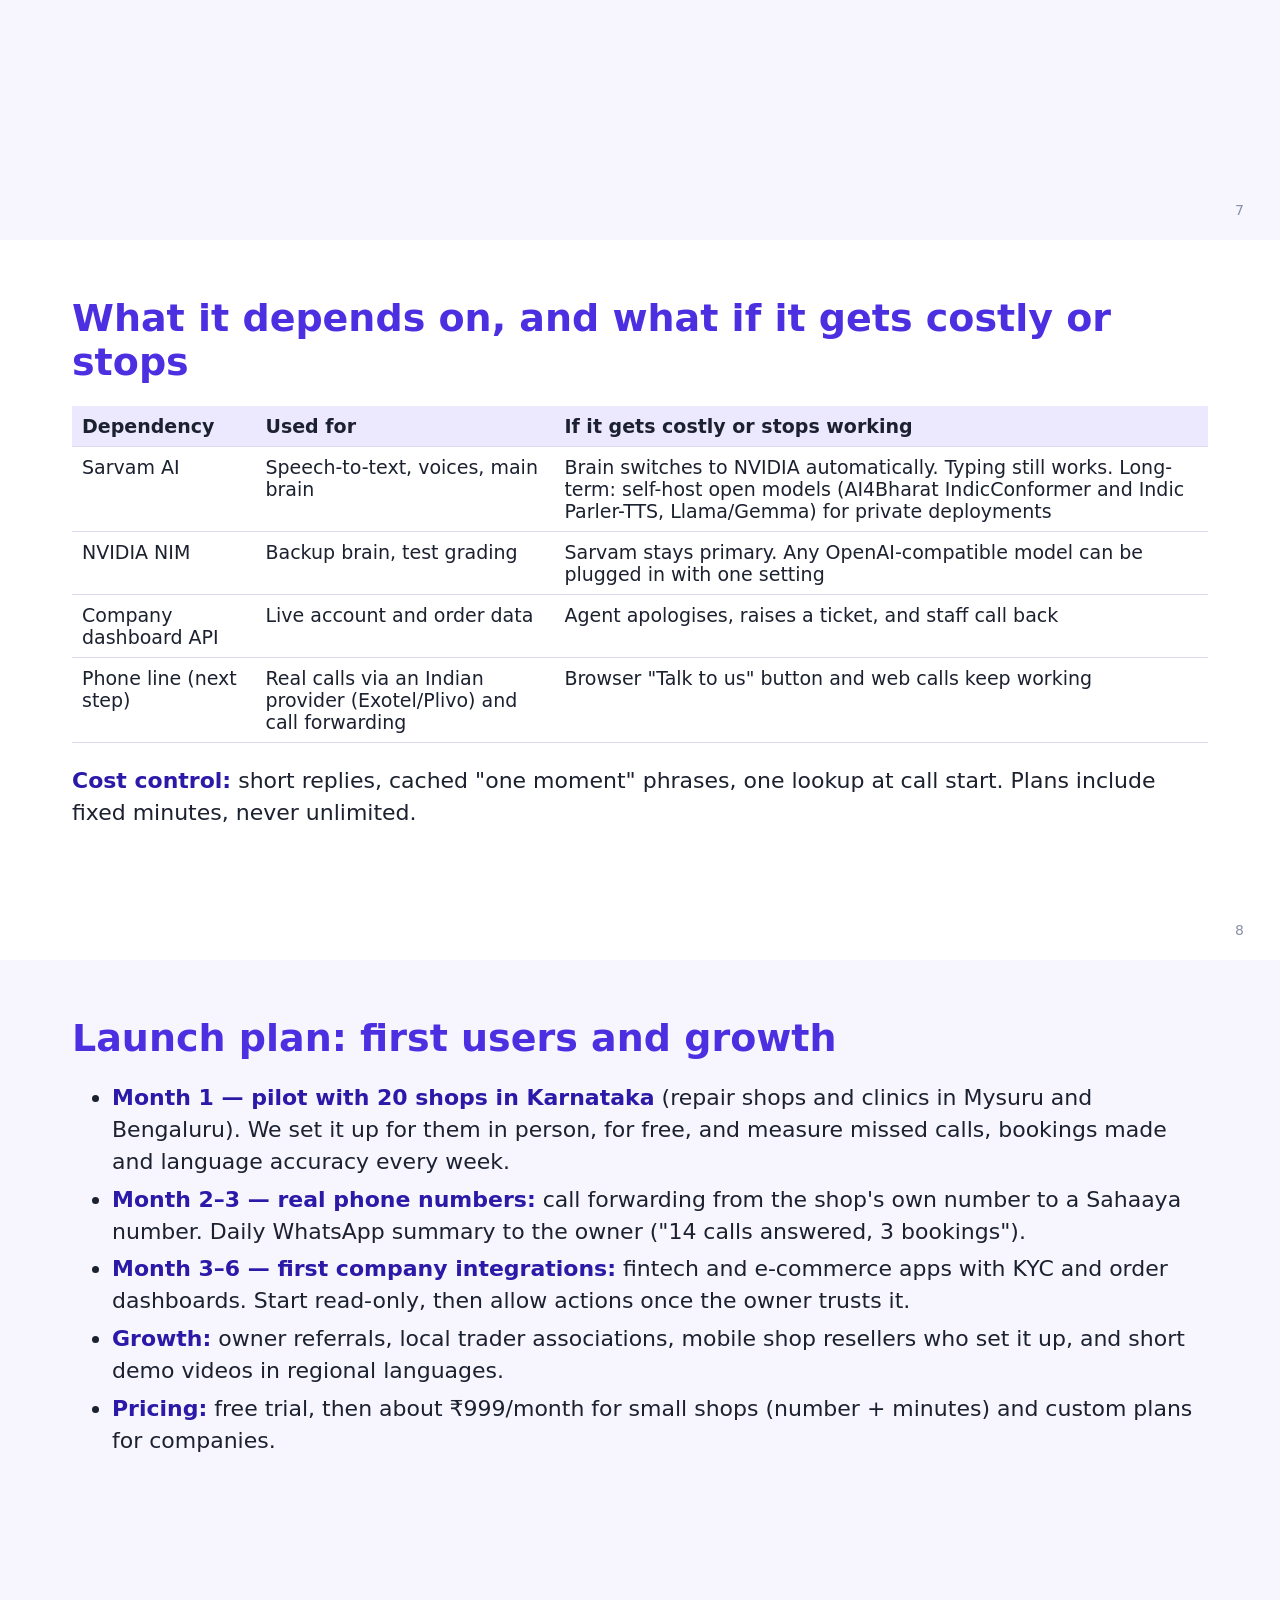
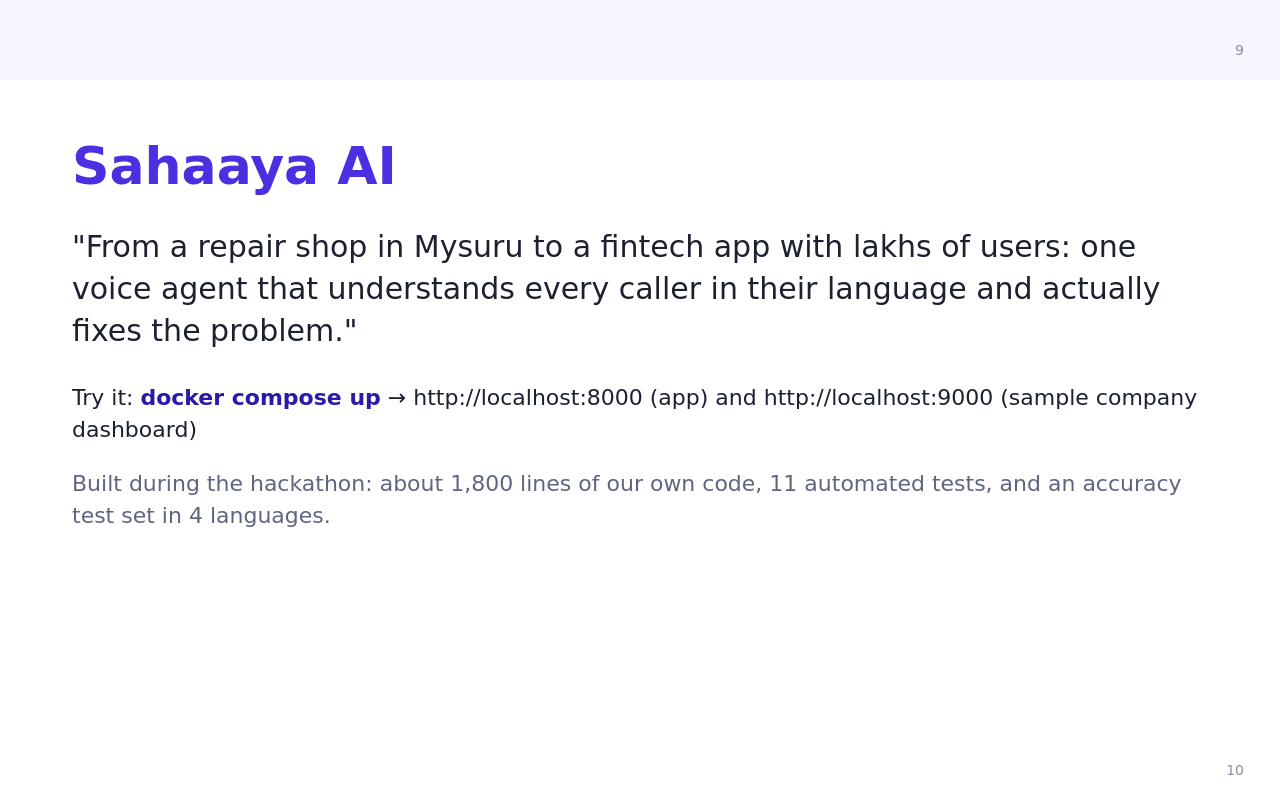
==== commit 29ae3330: "Set up the agent by talking to it; 24/7 and 1-hour slots; bookings table - Setup assistant: owner st" ====
--- a/docs/deck.html
+++ b/docs/deck.html
@@ -34,15 +34,16 @@
 <li><b>Big call centres are costly</b>, and they still can't cover every Indian language 24×7.</li>
 </ul><div class="n">2</div></div>
 
-<div class="s"><h2>The solution: one voice agent, two ways to use it</h2>
+<div class="s"><h2>The solution: one voice agent for any business, two ways to use it</h2>
 <div class="two">
 <div class="box"><h3 style="font-size:26px;margin:0 0 8px">📞 Service Center</h3>
-<p>For shops and service centres with no software.</p>
+<p>For <b>any</b> small business with no software: repair shop, kirana store, clinic, salon, restaurant or custom.
+The owner <b>sets it up by talking</b>: "1-hour slots, 24/7, take name, mobile and problem, quotation after checking".</p>
 <p>"ನನ್ನ phone screen ಒಡೆದಿದೆ, ನಾಳೆ ಬರಬಹುದಾ?" ("My screen broke, can I come tomorrow?")<br>→ tells the price → <b>checks the owner's schedule</b> → offers 3 free slots → reads back the details → <b>books Sat 11:00–11:30</b>
 → the booking appears on the owner's dashboard.</p>
 <p>Also answers "is my phone ready?" from the repair list.</p></div>
 <div class="box"><h3 style="font-size:26px;margin:0 0 8px">🔗 Dashboard Connect</h3>
-<p>For companies that already have a dashboard.</p>
+<p>For companies that already have a dashboard (API), or just a Google Sheet.</p>
 <p>"मेरा order hold पर क्यों है?" ("Why is my order on hold?")<br>→ finds the caller's account → KYC pending, documents fine → "Shall I re-check?" → <b>re-runs KYC on the company
 dashboard → order released</b>.<br>Blurry photo? → sends the upload link and guides step by step.</p></div>
 </div><div class="n">3</div></div>
@@ -51,6 +52,7 @@
 <ul>
 <li><b>Callers just speak</b>, in their own language or mixed. No app, no reading, no typing. It also works for elders and for people
 who can't read English.</li>
+<li><b>Owners set up the agent by talking to it.</b> It asks follow-up questions, then they press "Demo call" to test it.</li>
 <li><b>Owners teach the agent by speaking</b>, in any language, like explaining to a new employee:<br>
 <i>"ಯಾರಾದರೂ KYC ಬಗ್ಗೆ ಕೇಳಿದರೆ, documents ಸರಿ ಇದ್ದರೆ recheck ಮಾಡಿ, photo blurry ಇದ್ದರೆ upload link ಕಳುಹಿಸಿ."</i><br>
 ("If someone asks about KYC: if the documents are fine, re-check; if the photo is blurry, send the upload link.")<br>
@@ -80,7 +82,7 @@
 <tr><td>Noise or mishearing</td><td>Asks again, reads numbers back, and after 3 tries creates a callback ticket</td></tr>
 <tr><td>Service down</td><td>Automatic backup AI. A dashboard error leads to an apology and a ticket, never silence. Phone numbers are masked in logs and never spoken</td></tr>
 </table>
-<p><b>Measured:</b> 44 test conversations in 4 languages + mixed speech: <b>89%</b> (text), <b>82%</b> with real speech plus background noise.
+<p><b>Measured:</b> 36 test conversations in 4 languages + mixed speech: <b>94%</b> (text). An earlier run with real speech plus background noise scored 82%.
 Most remaining misses were the automatic grader being strict. No data leaks.</p><div class="n">6</div></div>
 
 <div class="s"><h2>Who it is for, and how many</h2>
